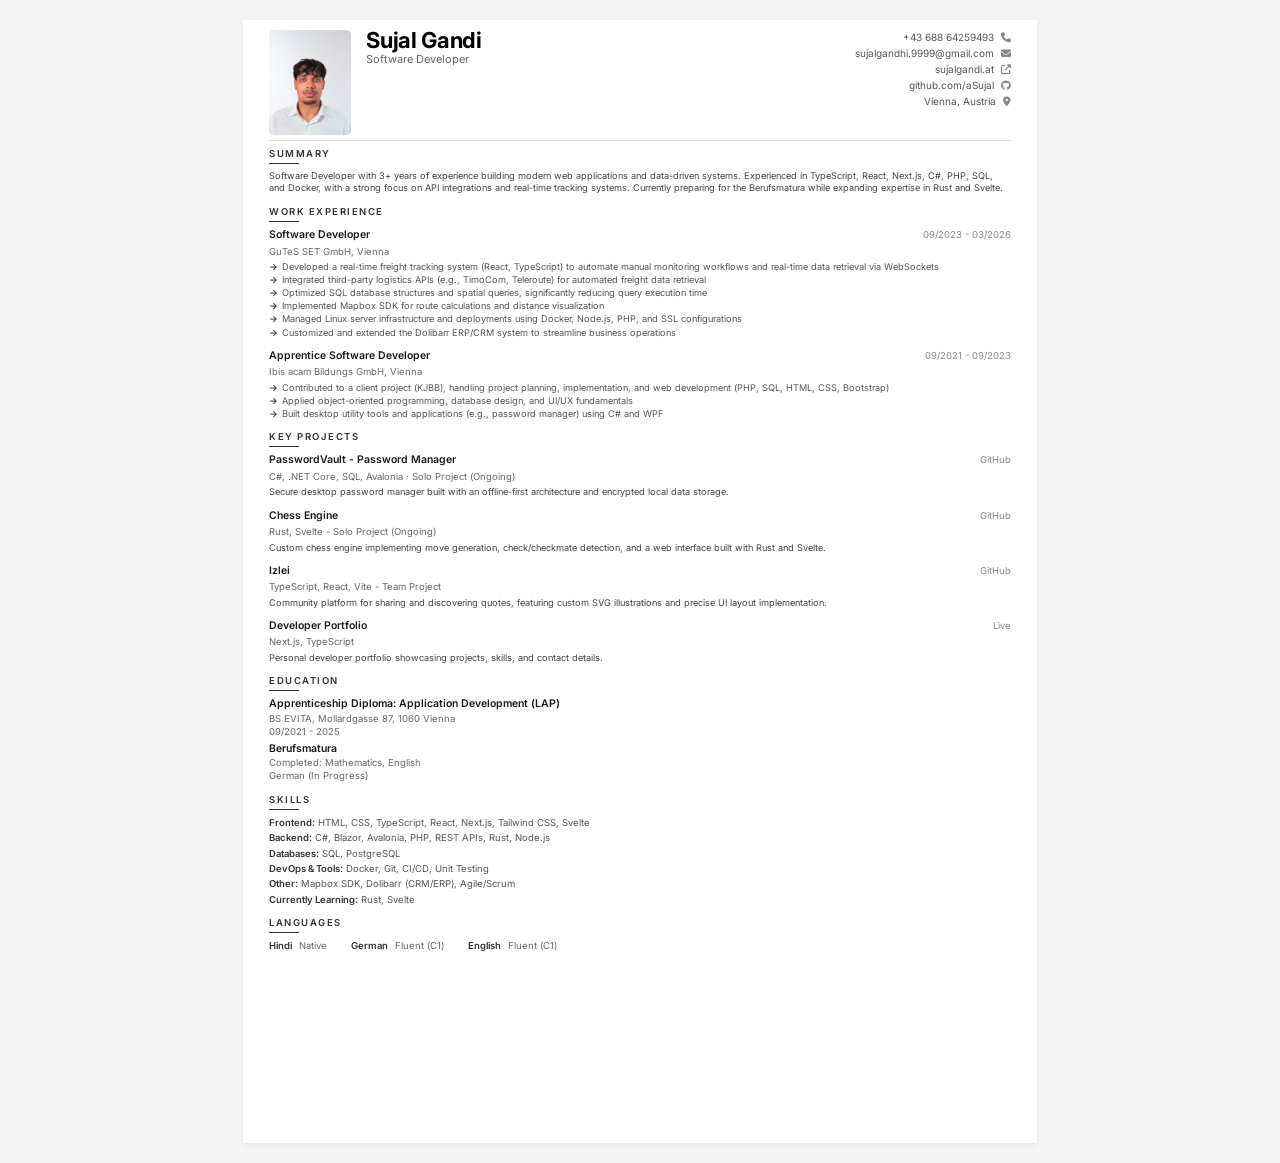
==== english-version.html @ ba59b2c0 "init" ====
<!DOCTYPE html>
<html lang="en">

<head>
    <meta charset="UTF-8">
    <meta name="viewport" content="width=device-width, initial-scale=1.0">
    <title>Sujal Gandi - Resume</title>
    <link href="https://fonts.googleapis.com/css2?family=Inter:wght@300;400;500;600&display=swap" rel="stylesheet">
    <link rel="stylesheet" href="https://cdnjs.cloudflare.com/ajax/libs/font-awesome/6.5.1/css/all.min.css">
    <link rel="stylesheet" href="style.css">
</head>

<body>
    <div class="container">
        <div class="cv-content" id="cv-content">
            <div class="header">
                <div class="header-left">
                    <img class="profile-image" src="./image.jpg" alt="Sujal Gandi Profile Picture" />
                    <div>
                        <h1 class="title">Sujal Gandi</h1>
                        <div class="subtitle">Software Developer</div>
                    </div>
                </div>
                <div class="contact-info">
                    <div class="contact-item phone">
                        <a href="tel:+4368864259493">+43 688 64259493</a>
                        <i class="fa fa-phone icon"></i>
                    </div>
                    <div class="contact-item email">
                        <a href="mailto:sujalgandhi.9999@gmail.com">sujalgandhi.9999@gmail.com</a>
                        <i class="fa fa-envelope icon"></i>
                    </div>
                    <div class="contact-item web">
                        <a href="https://sujalgandi.at" target="_blank" rel="noopener">sujalgandi.at</a>
                        <i class="fa fa-external-link-alt icon"></i>
                    </div>
                    <div class="contact-item github">
                        <a href="https://github.com/aSujal" target="_blank" rel="noopener">github.com/aSujal</a>
                        <i class="fa-brands fa-github icon"></i>
                    </div>
                    <div class="contact-item location">
                        <span>Vienna, Austria</span>
                        <i class="fa fa-map-marker-alt icon"></i>
                    </div>
                </div>
            </div>

            <div class="section">
                <div class="section-title">Summary</div>
                <p class="summary-text">
                    Software Developer with 3+ years of experience building modern web applications and data-driven
                    systems.
                    Experienced in TypeScript, React, Next.js, C#, PHP, SQL, and Docker, with a strong focus on API
                    integrations and real-time tracking systems. Currently preparing for the Berufsmatura while
                    expanding expertise in Rust and Svelte.
                </p>
            </div>

            <div class="section">
                <div class="section-title">Work Experience</div>

                <div class="experience-item">
                    <div class="experience-header">
                        <div class="job-title">Software Developer</div>
                        <div class="date-range">09/2023 - 03/2026</div>
                    </div>
                    <div class="company-name">GuTeS SET GmbH, Vienna</div>
                    <ul class="responsibilities">
                        <li>Developed a real-time freight tracking system (React, TypeScript) to automate manual
                            monitoring workflows and real-time data retrieval via WebSockets</li>
                        <li>Integrated third-party logistics APIs (e.g., TimoCom, Teleroute) for automated freight data
                            retrieval</li>
                        <li>Optimized SQL database structures and spatial queries, significantly reducing query
                            execution time</li>
                        <li>Implemented Mapbox SDK for route calculations and distance visualization</li>
                        <li>Managed Linux server infrastructure and deployments using Docker, Node.js, PHP, and SSL
                            configurations</li>
                        <li>Customized and extended the Dolibarr ERP/CRM system to streamline business operations</li>
                    </ul>
                </div>

                <div class="experience-item">
                    <div class="experience-header">
                        <div class="job-title">Apprentice Software Developer</div>
                        <div class="date-range">09/2021 - 09/2023</div>
                    </div>
                    <div class="company-name">Ibis acam Bildungs GmbH, Vienna</div>
                    <ul class="responsibilities">
                        <li>Contributed to a client project (KJBB), handling project planning, implementation, and web
                            development (PHP, SQL, HTML, CSS, Bootstrap)</li>
                        <li>Applied object-oriented programming, database design, and UI/UX fundamentals</li>
                        <li>Built desktop utility tools and applications (e.g., password manager) using C# and WPF</li>
                    </ul>
                </div>
            </div>

            <div class="section">
                <div class="section-title">Key Projects</div>

                <div class="experience-item">
                    <div class="experience-header">
                        <div class="job-title">PasswordVault - Password Manager</div>
                        <div class="date-range"><a href="https://github.com/aSujal/PasswordVault" target="_blank"
                                rel="noopener">GitHub</a></div>
                    </div>
                    <div class="company-name">C#, .NET Core, SQL, Avalonia · Solo Project (Ongoing)</div>
                    <p class="summary-text">Secure desktop password manager built with an offline-first architecture and
                        encrypted local data storage.</p>
                </div>

                <div class="experience-item">
                    <div class="experience-header">
                        <div class="job-title">Chess Engine</div>
                        <div class="date-range"><a href="https://github.com/aSujal/Chessero" target="_blank"
                                rel="noopener">GitHub</a></div>
                    </div>
                    <div class="company-name">Rust, Svelte - Solo Project (Ongoing)</div>
                    <p class="summary-text">Custom chess engine implementing move generation, check/checkmate detection,
                        and a web interface built with Rust and Svelte.</p>
                </div>

                <div class="experience-item">
                    <div class="experience-header">
                        <div class="job-title">Izlei</div>
                        <div class="date-range"><a href="https://github.com/aSujal/Ignight" target="_blank"
                                rel="noopener">GitHub</a></div>
                    </div>
                    <div class="company-name">TypeScript, React, Vite - Team Project</div>
                    <p class="summary-text">Community platform for sharing and discovering quotes, featuring custom SVG
                        illustrations and precise UI layout implementation.</p>
                </div>

                <div class="experience-item">
                    <div class="experience-header">
                        <div class="job-title">Developer Portfolio</div>
                        <div class="date-range"><a href="https://sujalgandi.at" target="_blank" rel="noopener">Live</a>
                        </div>
                    </div>
                    <div class="company-name">Next.js, TypeScript</div>
                    <p class="summary-text">Personal developer portfolio showcasing projects, skills, and contact
                        details.</p>
                </div>
            </div>

            <div class="section">
                <div class="section-title">Education</div>

                <div class="education-item">
                    <div class="education-title">Apprenticeship Diploma: Application Development (LAP)</div>
                    <div class="education-details">
                        BS EVITA, Mollardgasse 87, 1060 Vienna<br>
                        09/2021 - 2025
                    </div>
                </div>

                <div class="education-item">
                    <div class="education-title">Berufsmatura</div>
                    <div class="education-details">
                        Completed: Mathematics, English<br>
                        German (In Progress)
                    </div>
                </div>
            </div>

            <div class="section">
                <div class="section-title">Skills</div>
                <div class="skills-container">
                    <div class="skills-category">
                        <span class="skills-label">Frontend:</span>
                        <span class="skills-list">HTML, CSS, TypeScript, React, Next.js, Tailwind CSS, Svelte</span>
                    </div>
                    <div class="skills-category">
                        <span class="skills-label">Backend:</span>
                        <span class="skills-list">C#, Blazor, Avalonia, PHP, REST APIs, Rust, Node.js</span>
                    </div>
                    <div class="skills-category">
                        <span class="skills-label">Databases:</span>
                        <span class="skills-list">SQL, PostgreSQL</span>
                    </div>
                    <div class="skills-category">
                        <span class="skills-label">DevOps & Tools:</span>
                        <span class="skills-list">Docker, Git, CI/CD, Unit Testing</span>
                    </div>
                    <div class="skills-category">
                        <span class="skills-label">Other:</span>
                        <span class="skills-list">Mapbox SDK, Dolibarr (CRM/ERP), Agile/Scrum</span>
                    </div>
                    <div class="skills-category">
                        <span class="skills-label">Currently Learning:</span>
                        <span class="skills-list">Rust, Svelte</span>
                    </div>
                </div>
            </div>

            <div class="section">
                <div class="section-title">Languages</div>
                <div class="languages-list">
                    <div class="language-item">
                        <span class="language-name">Hindi</span>
                        <span class="language-level">Native</span>
                    </div>
                    <div class="language-item">
                        <span class="language-name">German</span>
                        <span class="language-level">Fluent (C1)</span>
                    </div>
                    <div class="language-item">
                        <span class="language-name">English</span>
                        <span class="language-level">Fluent (C1)</span>
                    </div>
                </div>
            </div>
        </div>
    </div>
</body>

</html>
---- style.css ----
* {
    margin: 0;
    padding: 0;
    box-sizing: border-box;
}

body {
    font-family: 'Inter', -apple-system, BlinkMacSystemFont, 'Segoe UI', sans-serif;
    background: #f5f5f5;
    padding: 20px;
    color: #2c2c2c;
    line-height: 1.4;
}

.container {
    max-width: 210mm;
    height: 297mm;
    margin: 0 auto;
    background: white;
    box-shadow: 0 2px 8px rgba(0, 0, 0, 0.05);
}

.cv-content {
    padding: 10px 26px;
    height: 100%;
}

.header {
    display: flex;
    justify-content: space-between;
    align-items: flex-start;
    margin-bottom: 6px;
    padding-bottom: 5px;
    border-bottom: 1px solid #e0e0e0;
}

.header-left {
    display: flex;
    gap: 15px;
}

.profile-image {
    width: 82px;
    height: 105px;
    border-radius: 5%;
    object-fit: cover;
    object-position: center;
}

.title {
    font-size: 22px;
    font-weight: bolder;
    color: black;
    line-height: 0.98;
    letter-spacing: -0.3px;
}

.subtitle {
    font-size: 11px;
    color: #666;
    font-weight: 400;
    margin-bottom: 6px;
}

.contact-info {
    display: flex;
    flex-direction: column;
    gap: 2px;
    text-align: right;
}

.contact-item {
    font-size: 10px;
    color: #555;
    position: relative;
}

.icon {
    margin-left: 4px;
    color: #888;
}

.contact-item a {
    color: #555;
    text-decoration: none;
    transition: color 0.2s;
}

.contact-item a:hover {
    color: #333;
}

.section {
    margin-bottom: 10px;
}

.section-title {
    font-size: 9.5px;
    font-weight: 600;
    letter-spacing: 1.5px;
    text-transform: uppercase;
    color: #333;
    margin-bottom: 6px;
    position: relative;
    padding-bottom: 4px;
}

.section-title::after {
    content: "";
    position: absolute;
    left: 0;
    bottom: 0;
    width: 30px;
    height: 1px;
    background: #333;
}

.summary-text {
    font-size: 9.2px;
    color: #444;
    line-height: 1.32;
}

.experience-item {
    margin-bottom: 10px;
}

.experience-header {
    display: flex;
    justify-content: space-between;
    align-items: baseline;
    margin-bottom: 2px;
}

.job-title {
    font-size: 10.5px;
    font-weight: 600;
    color: #1a1a1a;
}

.date-range {
    font-size: 9.5px;
    color: #888;
    font-weight: 400;
}

.company-name {
    font-size: 9.5px;
    color: #666;
    margin-bottom: 3px;
}

.responsibilities {
    list-style: none;
    padding-left: 0;
}

.responsibilities li {
    font-size: 9.2px;
    color: #555;
    margin-bottom: 1px;
    padding-left: 13px;
    position: relative;
    line-height: 1.32;
}

.responsibilities li::before {
    content: "→";
    position: absolute;
    left: 0;
    color: #333;
    font-weight: 600;
}

.date-range a {
    color: #888;
    text-decoration: none;
    border-bottom: 1px solid transparent;
    transition: all 0.2s;
}

.date-range a:hover {
    color: #333;
    border-bottom-color: #333;
}

.education-item {
    margin-bottom: 3px;
}

.education-title {
    font-size: 10.5px;
    font-weight: 600;
    color: #1a1a1a;
    margin-bottom: 1px;
}

.education-details {
    font-size: 9.5px;
    color: #666;
    line-height: 1.35;
}

/* Skills — grouped text categories */
.skills-container {
    display: flex;
    flex-direction: column;
    gap: 2px;
}

.skills-category {
    font-size: 9.5px;
    color: #444;
    line-height: 1.4;
}

.skills-label {
    font-weight: 600;
    color: #333;
}

.skills-list {
    color: #555;
}

/* Languages — simple inline list */
.languages-list {
    display: flex;
    gap: 24px;
}

.language-item {
    font-size: 9.5px;
    color: #444;
}

.language-name {
    font-weight: 600;
    color: #333;
    margin-right: 4px;
}

.language-level {
    color: #666;
}

@media print {
    body {
        background: white;
        padding: 0;
        -webkit-print-color-adjust: exact;
        print-color-adjust: exact;
    }

    .container {
        box-shadow: none;
        max-width: 100%;
    }
}

@media (max-width: 768px) {
    .cv-content {
        padding: 30px 25px;
    }

    .header {
        flex-direction: column;
    }

    .profile-image {
        margin-left: 0;
        margin-top: 20px;
    }

    .languages-list {
        flex-direction: column;
        gap: 8px;
    }
}
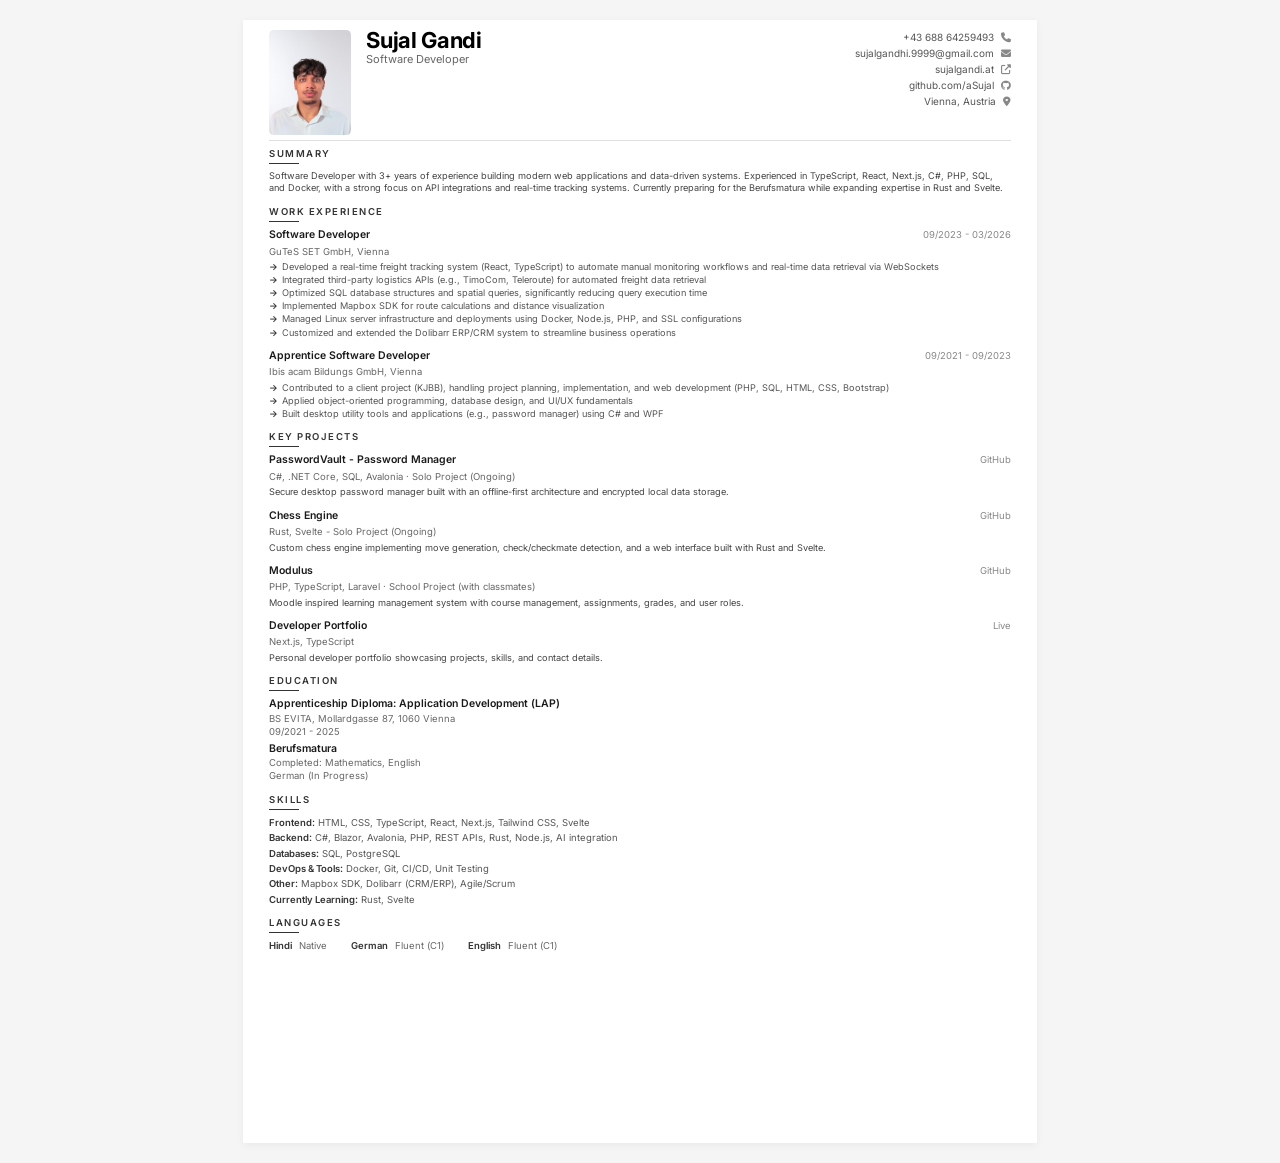
==== commit b2bd1339: "update projects and skills" ====
--- a/english-version.html
+++ b/english-version.html
@@ -121,13 +121,15 @@
 
                 <div class="experience-item">
                     <div class="experience-header">
-                        <div class="job-title">Izlei</div>
-                        <div class="date-range"><a href="https://github.com/aSujal/Ignight" target="_blank"
-                                rel="noopener">GitHub</a></div>
-                    </div>
-                    <div class="company-name">TypeScript, React, Vite - Team Project</div>
-                    <p class="summary-text">Community platform for sharing and discovering quotes, featuring custom SVG
-                        illustrations and precise UI layout implementation.</p>
+                        <div class="job-title">Modulus</div>
+                        <div class="date-range"><a href="https://github.com/aSujal/Modulus" target="_blank" 
+                            rel="noopener">GitHub</a>
+                        </div>
+                    </div>
+                    <div class="company-name">PHP, TypeScript, Laravel · School Project (with classmates)</div>
+                    <p class="summary-text">
+                        Moodle inspired learning management system with course management, assignments, grades, and user roles.
+                    </p>
                 </div>
 
                 <div class="experience-item">
@@ -171,7 +173,7 @@
                     </div>
                     <div class="skills-category">
                         <span class="skills-label">Backend:</span>
-                        <span class="skills-list">C#, Blazor, Avalonia, PHP, REST APIs, Rust, Node.js</span>
+                        <span class="skills-list">C#, Blazor, Avalonia, PHP, REST APIs, Rust, Node.js, AI integration</span>
                     </div>
                     <div class="skills-category">
                         <span class="skills-label">Databases:</span>
